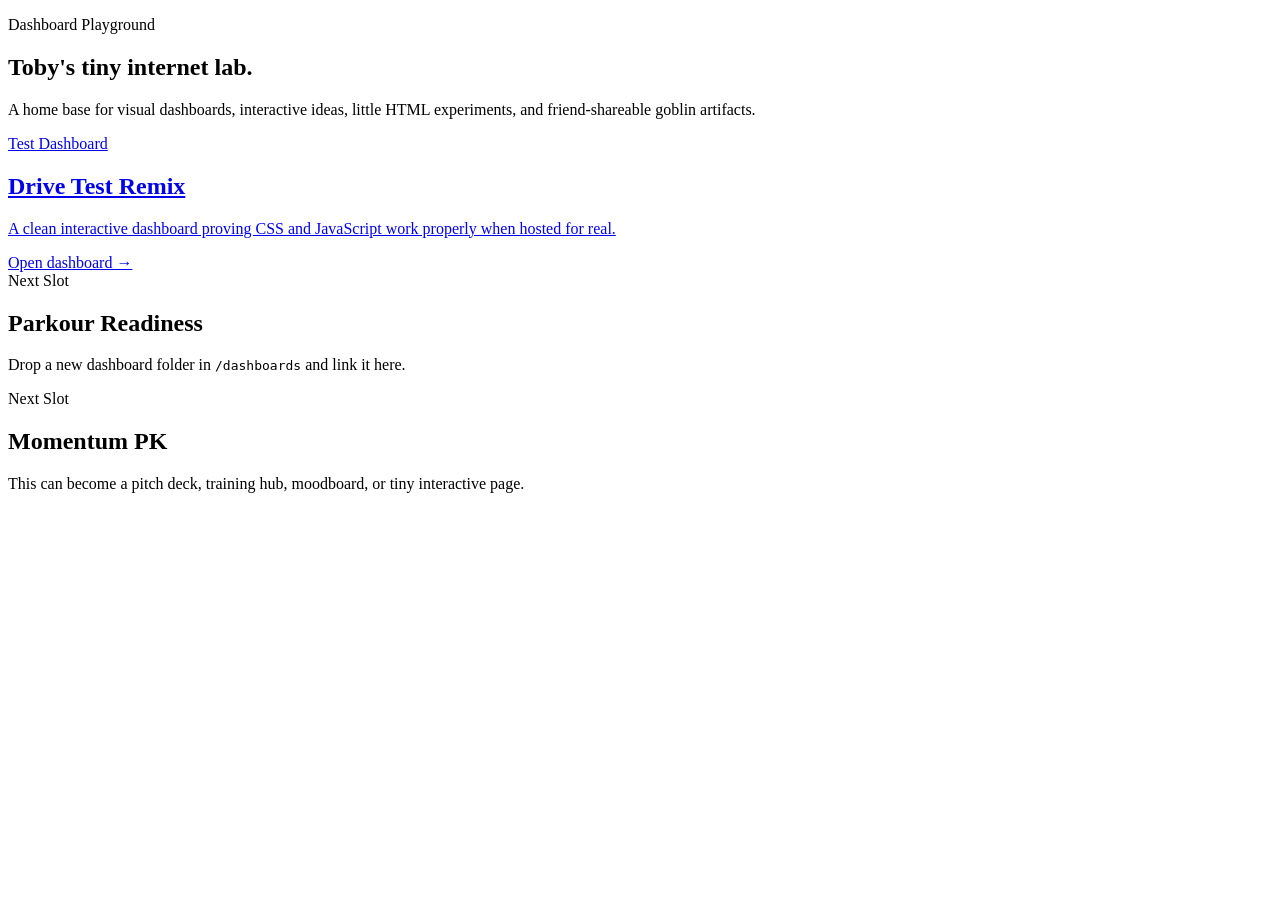
==== index.html @ c2362472 "Add dashboard library homepage" ====
<!doctype html>
<html lang="en">
<head>
  <meta charset="utf-8" />
  <meta name="viewport" content="width=device-width, initial-scale=1" />
  <title>Toby's Dashboard Playground</title>
  <link rel="stylesheet" href="style.css" />
</head>
<body>
  <main class="shell">
    <section class="hero">
      <p class="eyebrow">Dashboard Playground</p>
      <h1>Toby's tiny internet lab.</h1>
      <p class="lede">
        A home base for visual dashboards, interactive ideas, little HTML experiments,
        and friend-shareable goblin artifacts.
      </p>
    </section>

    <section class="grid" aria-label="Dashboard gallery">
      <a class="card featured" href="dashboards/drive-test-remix/">
        <span class="tag">Test Dashboard</span>
        <h2>Drive Test Remix</h2>
        <p>A clean interactive dashboard proving CSS and JavaScript work properly when hosted for real.</p>
        <span class="open">Open dashboard →</span>
      </a>

      <article class="card empty">
        <span class="tag">Next Slot</span>
        <h2>Parkour Readiness</h2>
        <p>Drop a new dashboard folder in <code>/dashboards</code> and link it here.</p>
      </article>

      <article class="card empty">
        <span class="tag">Next Slot</span>
        <h2>Momentum PK</h2>
        <p>This can become a pitch deck, training hub, moodboard, or tiny interactive page.</p>
      </article>
    </section>
  </main>
</body>
</html>
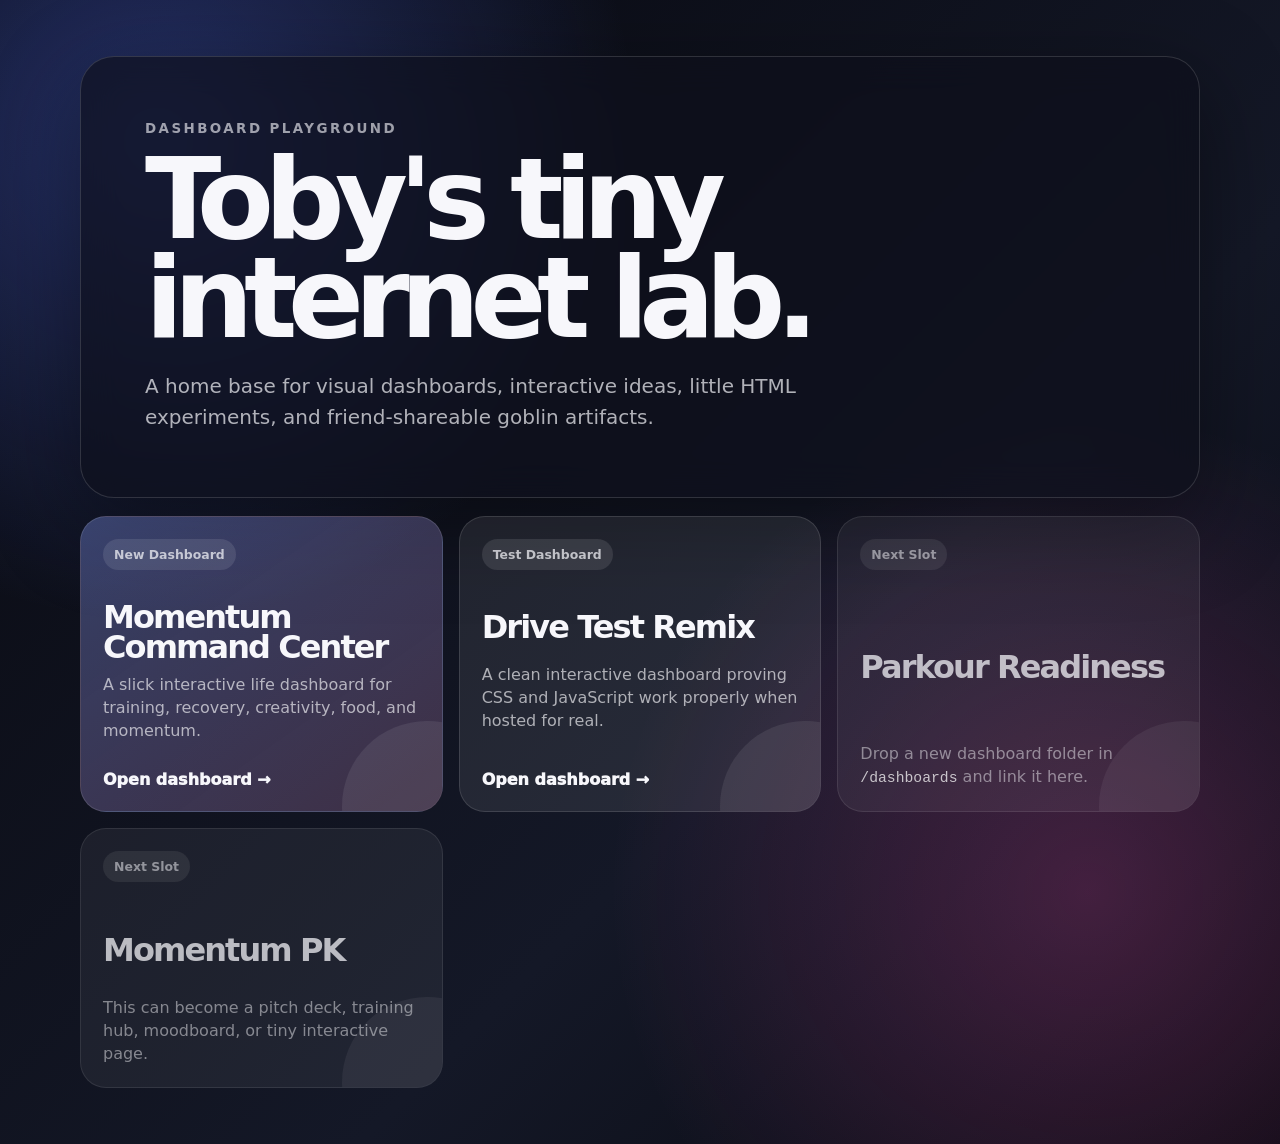
==== commit 162e307d: "Feature Momentum Command Center on hub homepage" ====
--- a/index.html
+++ b/index.html
@@ -18,7 +18,14 @@
     </section>
 
     <section class="grid" aria-label="Dashboard gallery">
-      <a class="card featured" href="dashboards/drive-test-remix/">
+      <a class="card featured" href="dashboards/momentum-command-center/">
+        <span class="tag">New Dashboard</span>
+        <h2>Momentum Command Center</h2>
+        <p>A slick interactive life dashboard for training, recovery, creativity, food, and momentum.</p>
+        <span class="open">Open dashboard →</span>
+      </a>
+
+      <a class="card" href="dashboards/drive-test-remix/">
         <span class="tag">Test Dashboard</span>
         <h2>Drive Test Remix</h2>
         <p>A clean interactive dashboard proving CSS and JavaScript work properly when hosted for real.</p>
--- a/style.css
+++ b/style.css
@@ -0,0 +1,145 @@
+* {
+  box-sizing: border-box;
+}
+
+:root {
+  font-family: Inter, ui-sans-serif, system-ui, -apple-system, BlinkMacSystemFont, "Segoe UI", sans-serif;
+  color: #f7f7fb;
+  background: #080910;
+}
+
+body {
+  margin: 0;
+  min-height: 100vh;
+  background:
+    radial-gradient(circle at 12% 12%, rgba(86, 116, 255, 0.36), transparent 32%),
+    radial-gradient(circle at 85% 78%, rgba(255, 85, 190, 0.22), transparent 34%),
+    linear-gradient(135deg, #080910, #141827 62%, #090a11);
+}
+
+.shell {
+  width: min(1120px, calc(100vw - 32px));
+  margin: 0 auto;
+  padding: 56px 0;
+}
+
+.hero {
+  padding: clamp(28px, 5vw, 64px);
+  border: 1px solid rgba(255, 255, 255, 0.14);
+  border-radius: 34px;
+  background: rgba(14, 16, 27, 0.68);
+  box-shadow: 0 26px 90px rgba(0, 0, 0, 0.42);
+  backdrop-filter: blur(18px);
+}
+
+.eyebrow {
+  margin: 0 0 14px;
+  color: rgba(247, 247, 251, 0.62);
+  font-size: 0.84rem;
+  text-transform: uppercase;
+  letter-spacing: 0.18em;
+  font-weight: 900;
+}
+
+h1 {
+  max-width: 820px;
+  margin: 0;
+  font-size: clamp(3rem, 9vw, 7rem);
+  line-height: 0.88;
+  letter-spacing: -0.085em;
+}
+
+.lede {
+  max-width: 680px;
+  margin: 24px 0 0;
+  color: rgba(247, 247, 251, 0.7);
+  font-size: clamp(1rem, 2vw, 1.25rem);
+  line-height: 1.55;
+}
+
+.grid {
+  display: grid;
+  grid-template-columns: repeat(3, 1fr);
+  gap: 16px;
+  margin-top: 18px;
+}
+
+.card {
+  min-height: 260px;
+  display: flex;
+  flex-direction: column;
+  justify-content: space-between;
+  padding: 22px;
+  border-radius: 26px;
+  text-decoration: none;
+  color: inherit;
+  background: rgba(255, 255, 255, 0.08);
+  border: 1px solid rgba(255, 255, 255, 0.12);
+  overflow: hidden;
+  position: relative;
+}
+
+.card::after {
+  content: "";
+  position: absolute;
+  width: 170px;
+  height: 170px;
+  right: -70px;
+  bottom: -80px;
+  border-radius: 50%;
+  background: rgba(255, 255, 255, 0.08);
+}
+
+.card h2 {
+  margin: 32px 0 10px;
+  font-size: 2rem;
+  letter-spacing: -0.06em;
+  line-height: 0.95;
+}
+
+.card p {
+  margin: 0;
+  color: rgba(247, 247, 251, 0.66);
+  line-height: 1.45;
+}
+
+.tag {
+  width: fit-content;
+  padding: 8px 11px;
+  border-radius: 999px;
+  background: rgba(255, 255, 255, 0.1);
+  color: rgba(247, 247, 251, 0.72);
+  font-size: 0.78rem;
+  font-weight: 900;
+}
+
+.featured {
+  background:
+    linear-gradient(145deg, rgba(111, 139, 255, 0.28), rgba(255, 112, 201, 0.12)),
+    rgba(255, 255, 255, 0.08);
+}
+
+.open {
+  margin-top: 28px;
+  font-weight: 950;
+}
+
+.empty {
+  opacity: 0.74;
+}
+
+code {
+  font-family: ui-monospace, SFMono-Regular, Menlo, monospace;
+  font-size: 0.92em;
+  color: #fff;
+}
+
+@media (max-width: 860px) {
+  .grid {
+    grid-template-columns: 1fr;
+  }
+
+  .card {
+    min-height: 210px;
+  }
+}
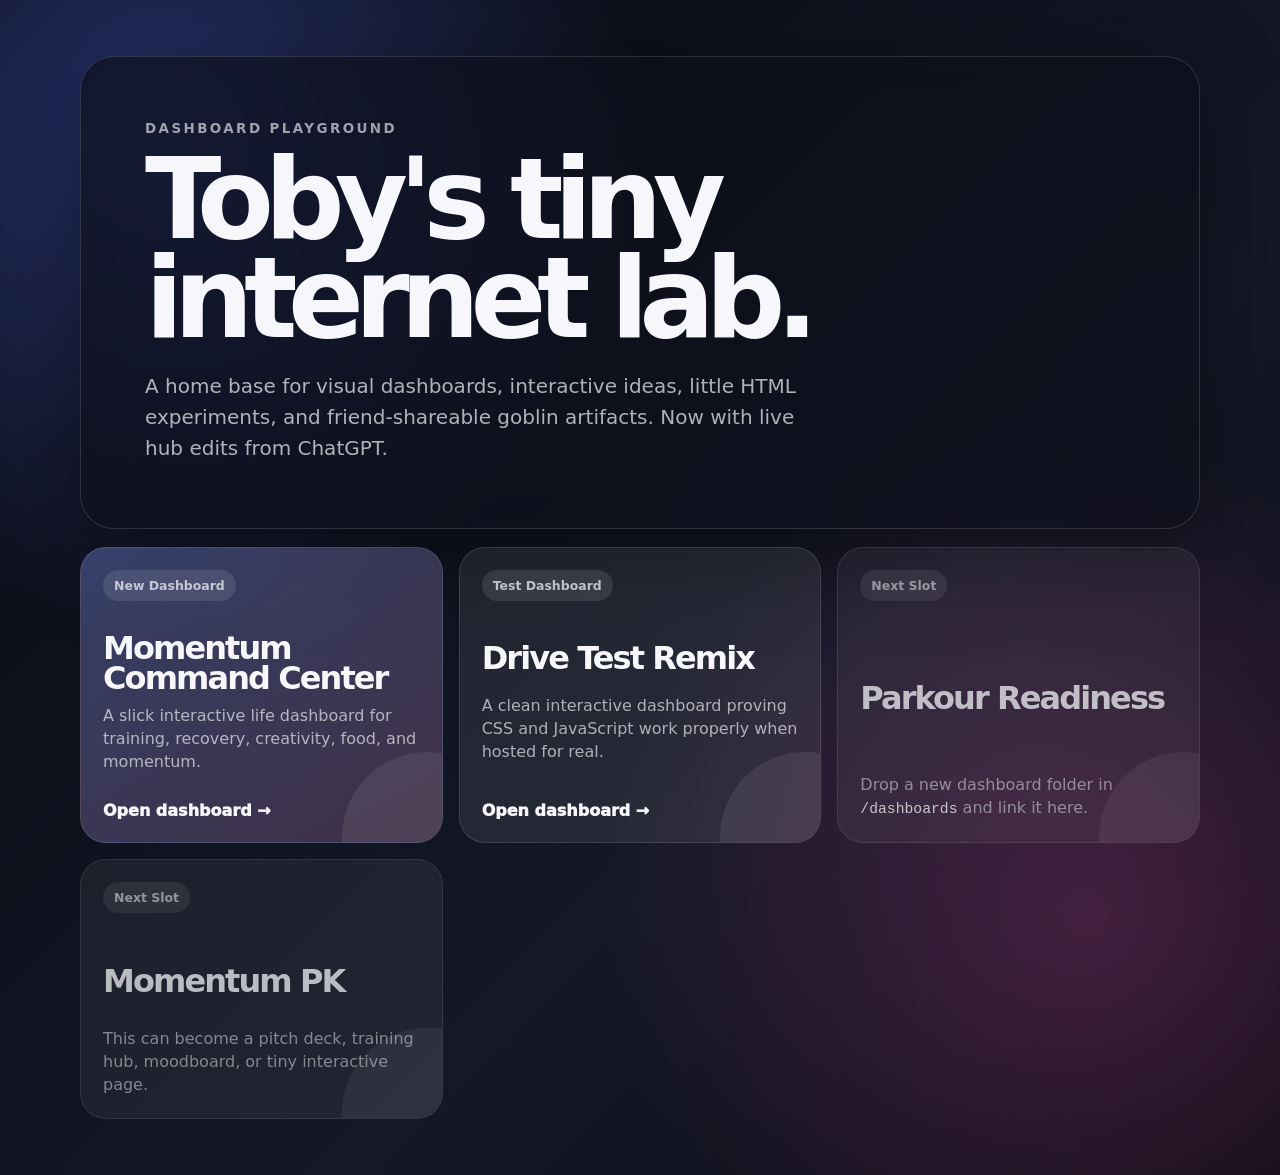
==== commit 46309888: "Test ChatGPT hub edit" ====
--- a/index.html
+++ b/index.html
@@ -13,7 +13,7 @@
       <h1>Toby's tiny internet lab.</h1>
       <p class="lede">
         A home base for visual dashboards, interactive ideas, little HTML experiments,
-        and friend-shareable goblin artifacts.
+        and friend-shareable goblin artifacts. Now with live hub edits from ChatGPT.
       </p>
     </section>
 
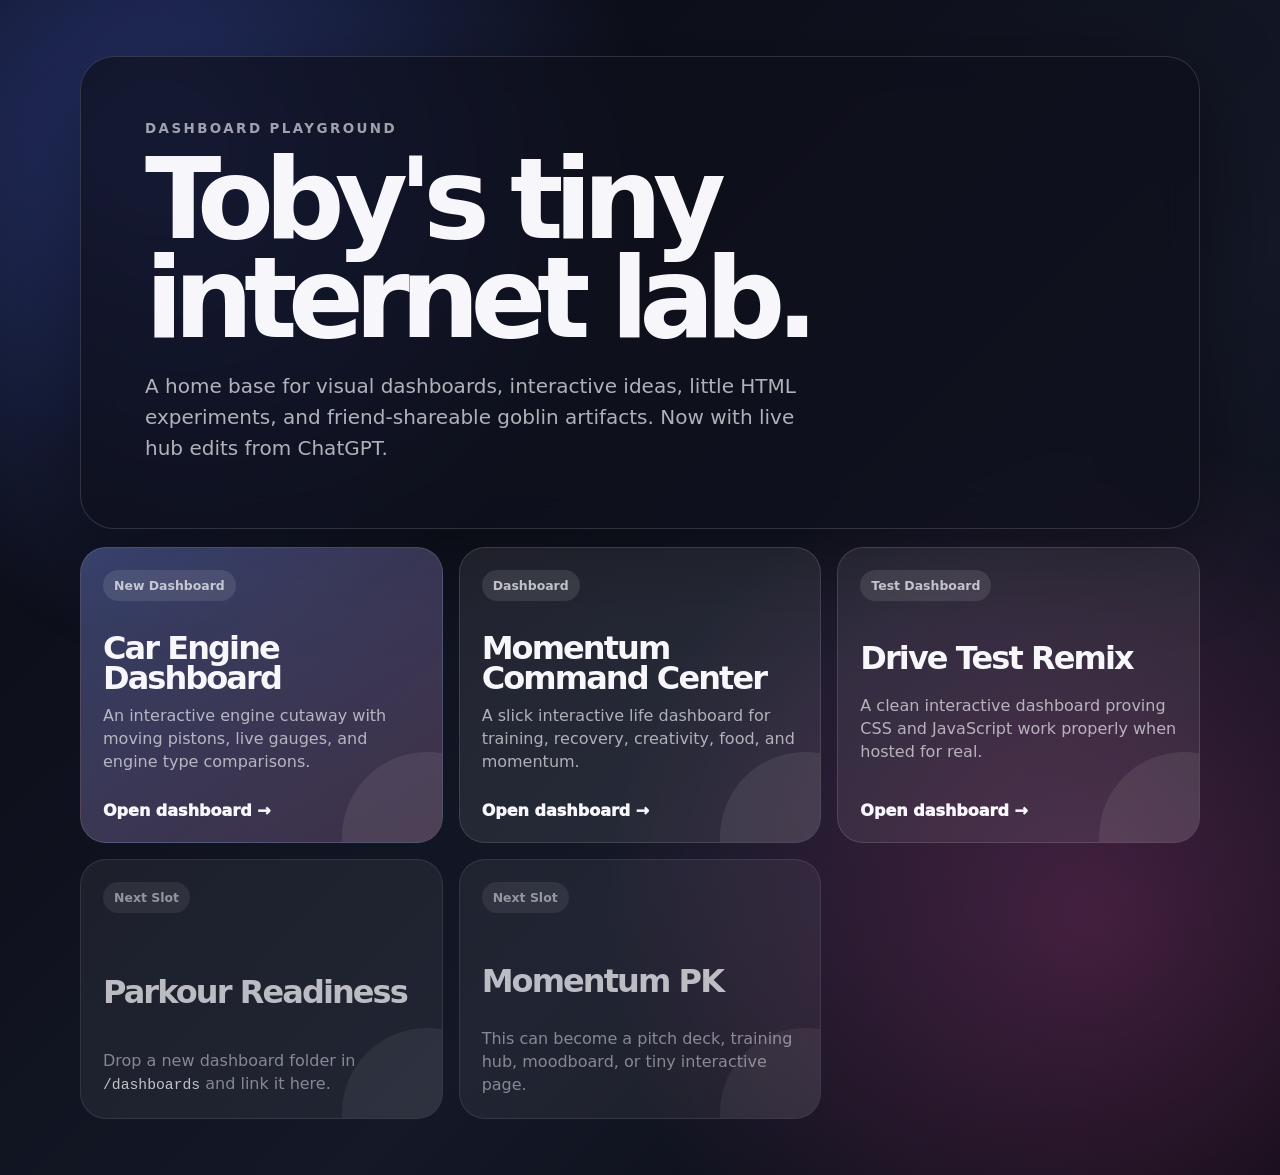
==== commit bfed3546: "Link car engine dashboard from homepage" ====
--- a/index.html
+++ b/index.html
@@ -18,8 +18,15 @@
     </section>
 
     <section class="grid" aria-label="Dashboard gallery">
-      <a class="card featured" href="dashboards/momentum-command-center/">
+      <a class="card featured" href="dashboards/car-engines/">
         <span class="tag">New Dashboard</span>
+        <h2>Car Engine Dashboard</h2>
+        <p>An interactive engine cutaway with moving pistons, live gauges, and engine type comparisons.</p>
+        <span class="open">Open dashboard →</span>
+      </a>
+
+      <a class="card" href="dashboards/momentum-command-center/">
+        <span class="tag">Dashboard</span>
         <h2>Momentum Command Center</h2>
         <p>A slick interactive life dashboard for training, recovery, creativity, food, and momentum.</p>
         <span class="open">Open dashboard →</span>
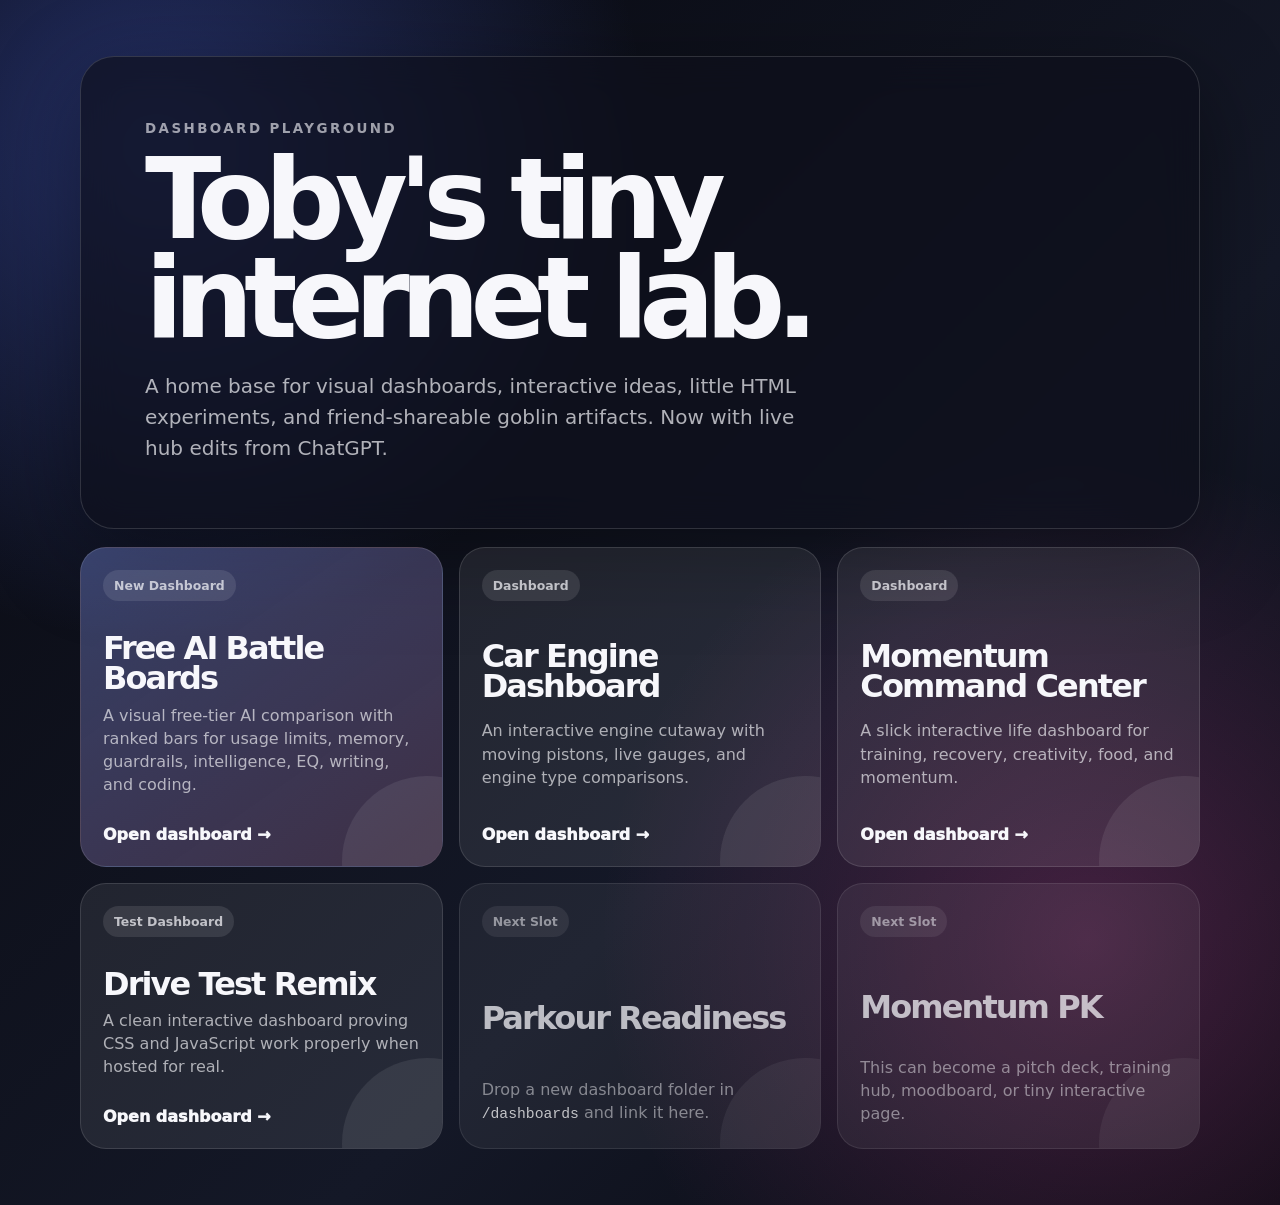
==== commit 5d5f7fb4: "Link free AI battle boards from hub" ====
--- a/index.html
+++ b/index.html
@@ -18,8 +18,15 @@
     </section>
 
     <section class="grid" aria-label="Dashboard gallery">
-      <a class="card featured" href="dashboards/car-engines/">
+      <a class="card featured" href="dashboards/free-ai-battle-boards/">
         <span class="tag">New Dashboard</span>
+        <h2>Free AI Battle Boards</h2>
+        <p>A visual free-tier AI comparison with ranked bars for usage limits, memory, guardrails, intelligence, EQ, writing, and coding.</p>
+        <span class="open">Open dashboard →</span>
+      </a>
+
+      <a class="card" href="dashboards/car-engines/">
+        <span class="tag">Dashboard</span>
         <h2>Car Engine Dashboard</h2>
         <p>An interactive engine cutaway with moving pistons, live gauges, and engine type comparisons.</p>
         <span class="open">Open dashboard →</span>
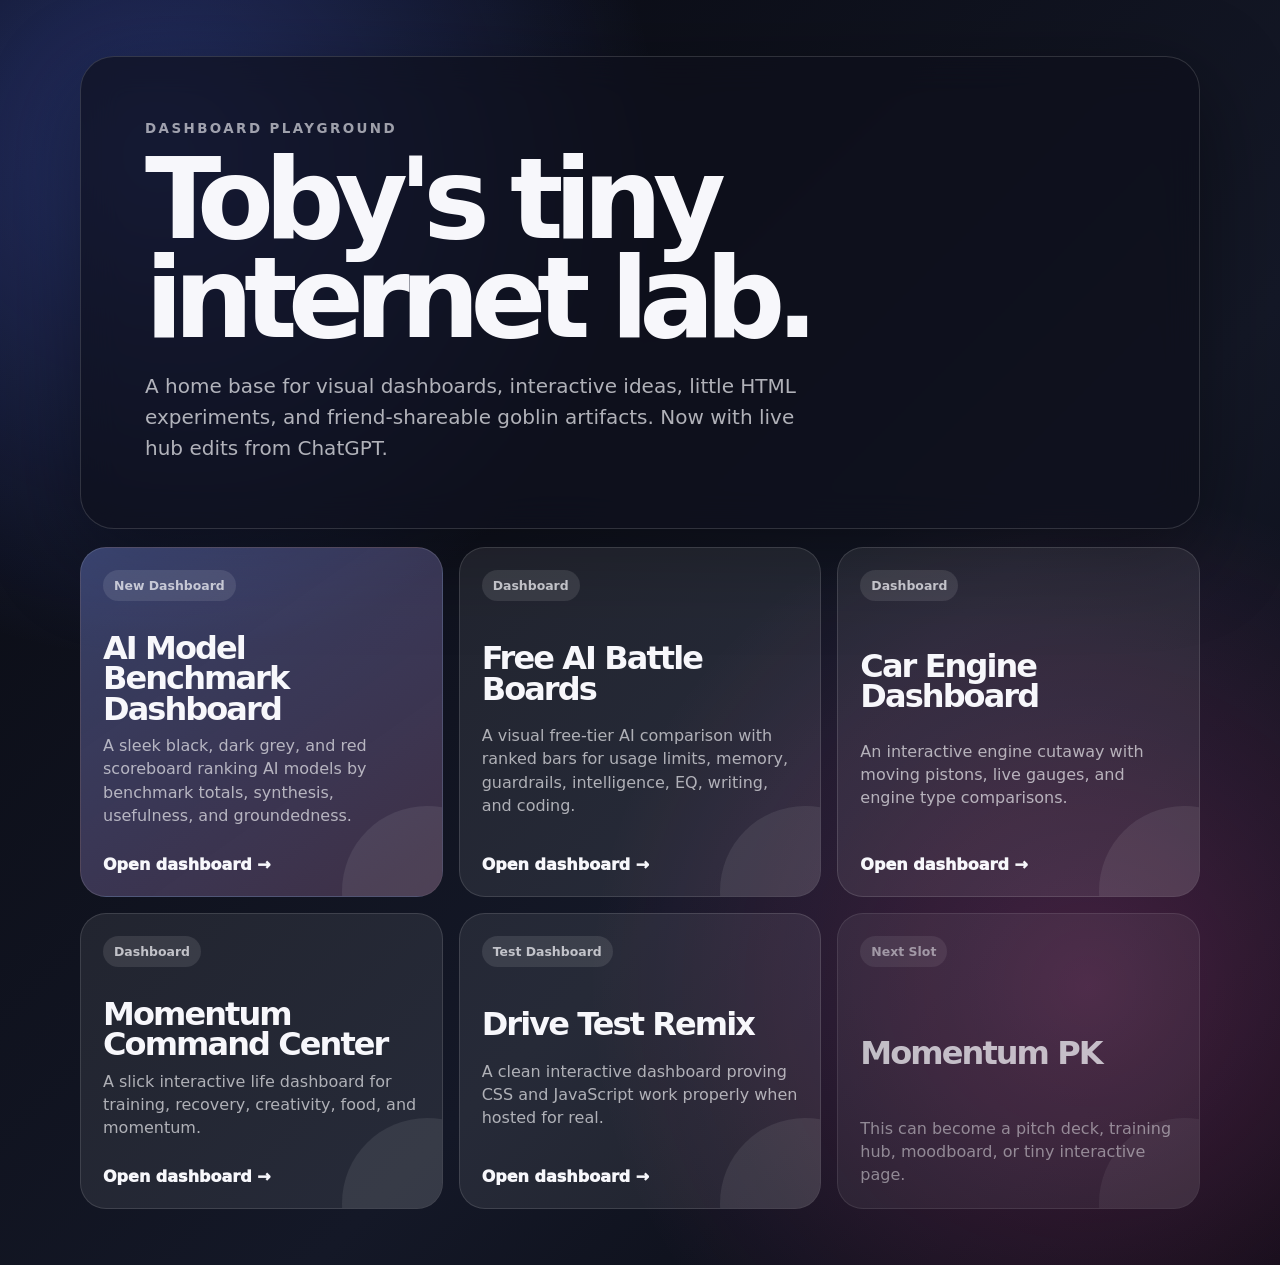
==== commit 42167653: "Link AI model benchmark dashboard from hub" ====
--- a/index.html
+++ b/index.html
@@ -18,8 +18,15 @@
     </section>
 
     <section class="grid" aria-label="Dashboard gallery">
-      <a class="card featured" href="dashboards/free-ai-battle-boards/">
+      <a class="card featured" href="dashboards/ai-model-benchmark-dashboard/">
         <span class="tag">New Dashboard</span>
+        <h2>AI Model Benchmark Dashboard</h2>
+        <p>A sleek black, dark grey, and red scoreboard ranking AI models by benchmark totals, synthesis, usefulness, and groundedness.</p>
+        <span class="open">Open dashboard →</span>
+      </a>
+
+      <a class="card" href="dashboards/free-ai-battle-boards/">
+        <span class="tag">Dashboard</span>
         <h2>Free AI Battle Boards</h2>
         <p>A visual free-tier AI comparison with ranked bars for usage limits, memory, guardrails, intelligence, EQ, writing, and coding.</p>
         <span class="open">Open dashboard →</span>
@@ -48,12 +55,6 @@
 
       <article class="card empty">
         <span class="tag">Next Slot</span>
-        <h2>Parkour Readiness</h2>
-        <p>Drop a new dashboard folder in <code>/dashboards</code> and link it here.</p>
-      </article>
-
-      <article class="card empty">
-        <span class="tag">Next Slot</span>
         <h2>Momentum PK</h2>
         <p>This can become a pitch deck, training hub, moodboard, or tiny interactive page.</p>
       </article>
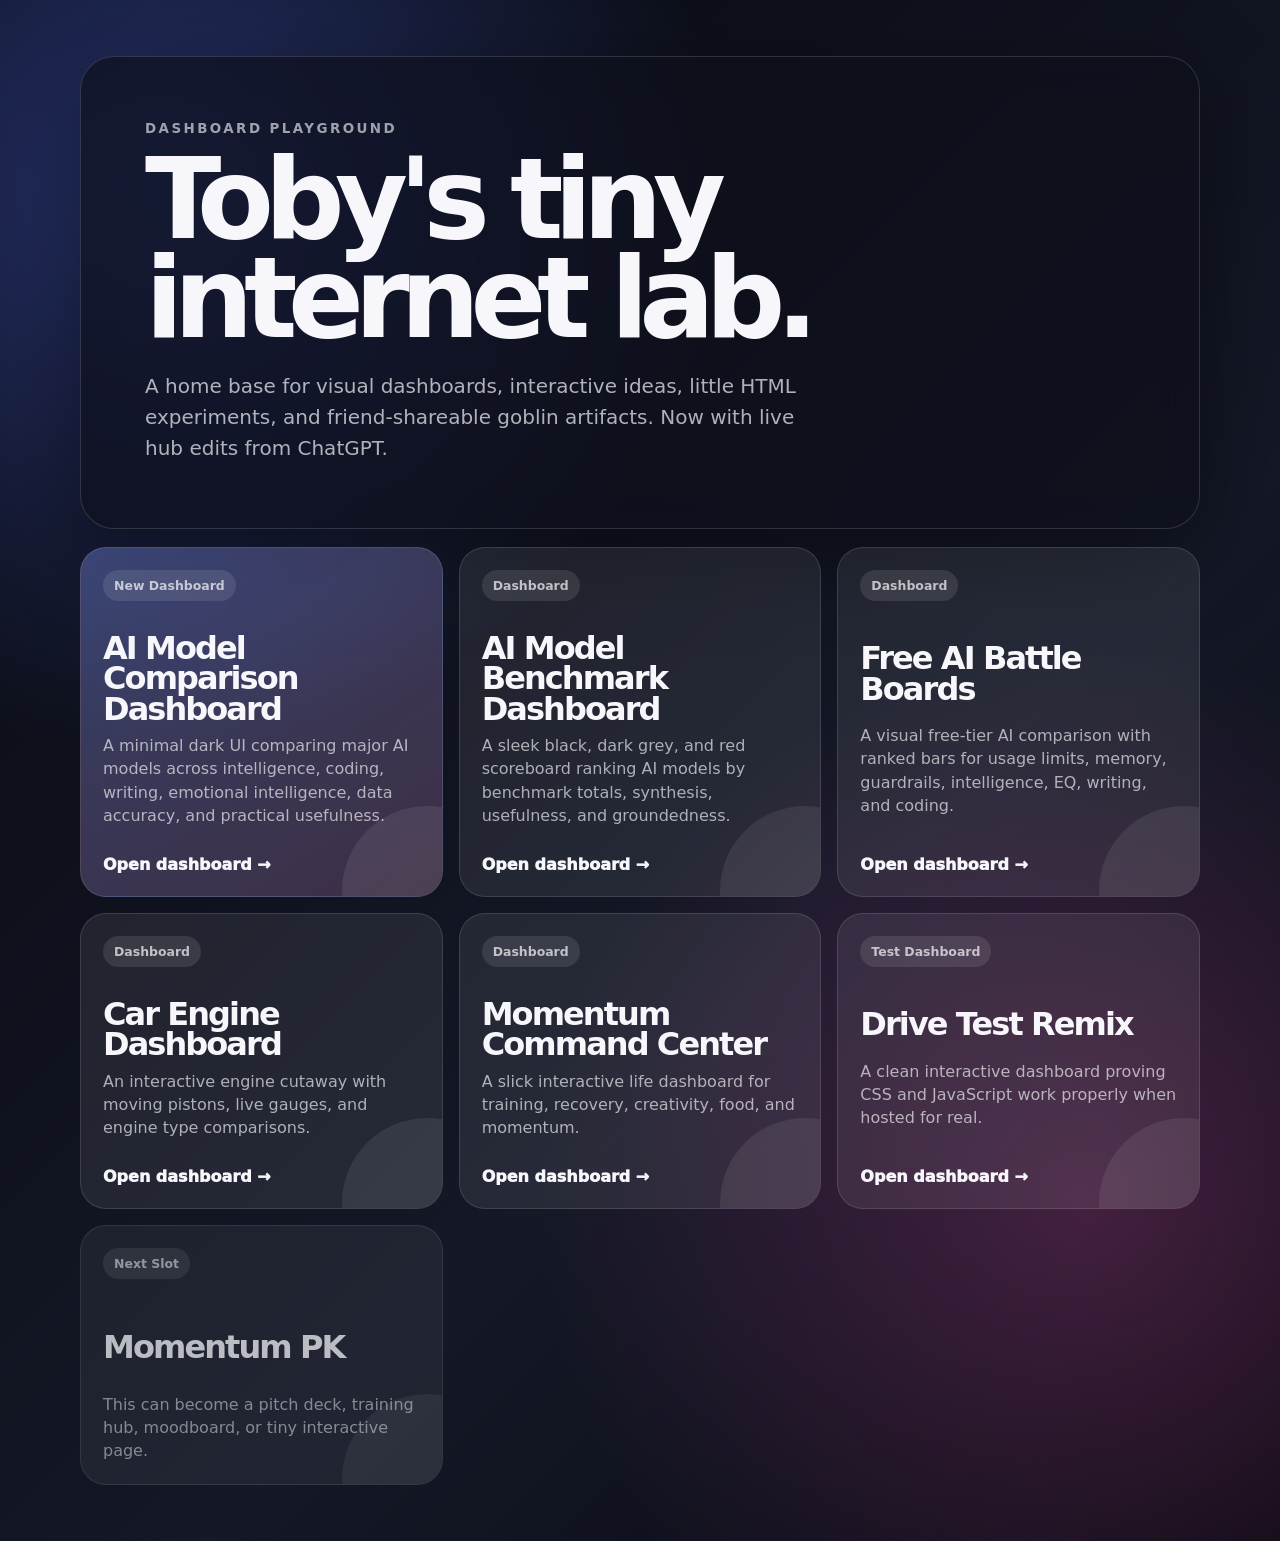
==== commit fbc515fa: "Add AI comparison dashboard to hub" ====
--- a/index.html
+++ b/index.html
@@ -18,8 +18,15 @@
     </section>
 
     <section class="grid" aria-label="Dashboard gallery">
-      <a class="card featured" href="dashboards/ai-model-benchmark-dashboard/">
+      <a class="card featured" href="dashboards/ai-model-comparison-dashboard/">
         <span class="tag">New Dashboard</span>
+        <h2>AI Model Comparison Dashboard</h2>
+        <p>A minimal dark UI comparing major AI models across intelligence, coding, writing, emotional intelligence, data accuracy, and practical usefulness.</p>
+        <span class="open">Open dashboard →</span>
+      </a>
+
+      <a class="card" href="dashboards/ai-model-benchmark-dashboard/">
+        <span class="tag">Dashboard</span>
         <h2>AI Model Benchmark Dashboard</h2>
         <p>A sleek black, dark grey, and red scoreboard ranking AI models by benchmark totals, synthesis, usefulness, and groundedness.</p>
         <span class="open">Open dashboard →</span>
@@ -61,4 +68,4 @@
     </section>
   </main>
 </body>
-</html>
+</html>
